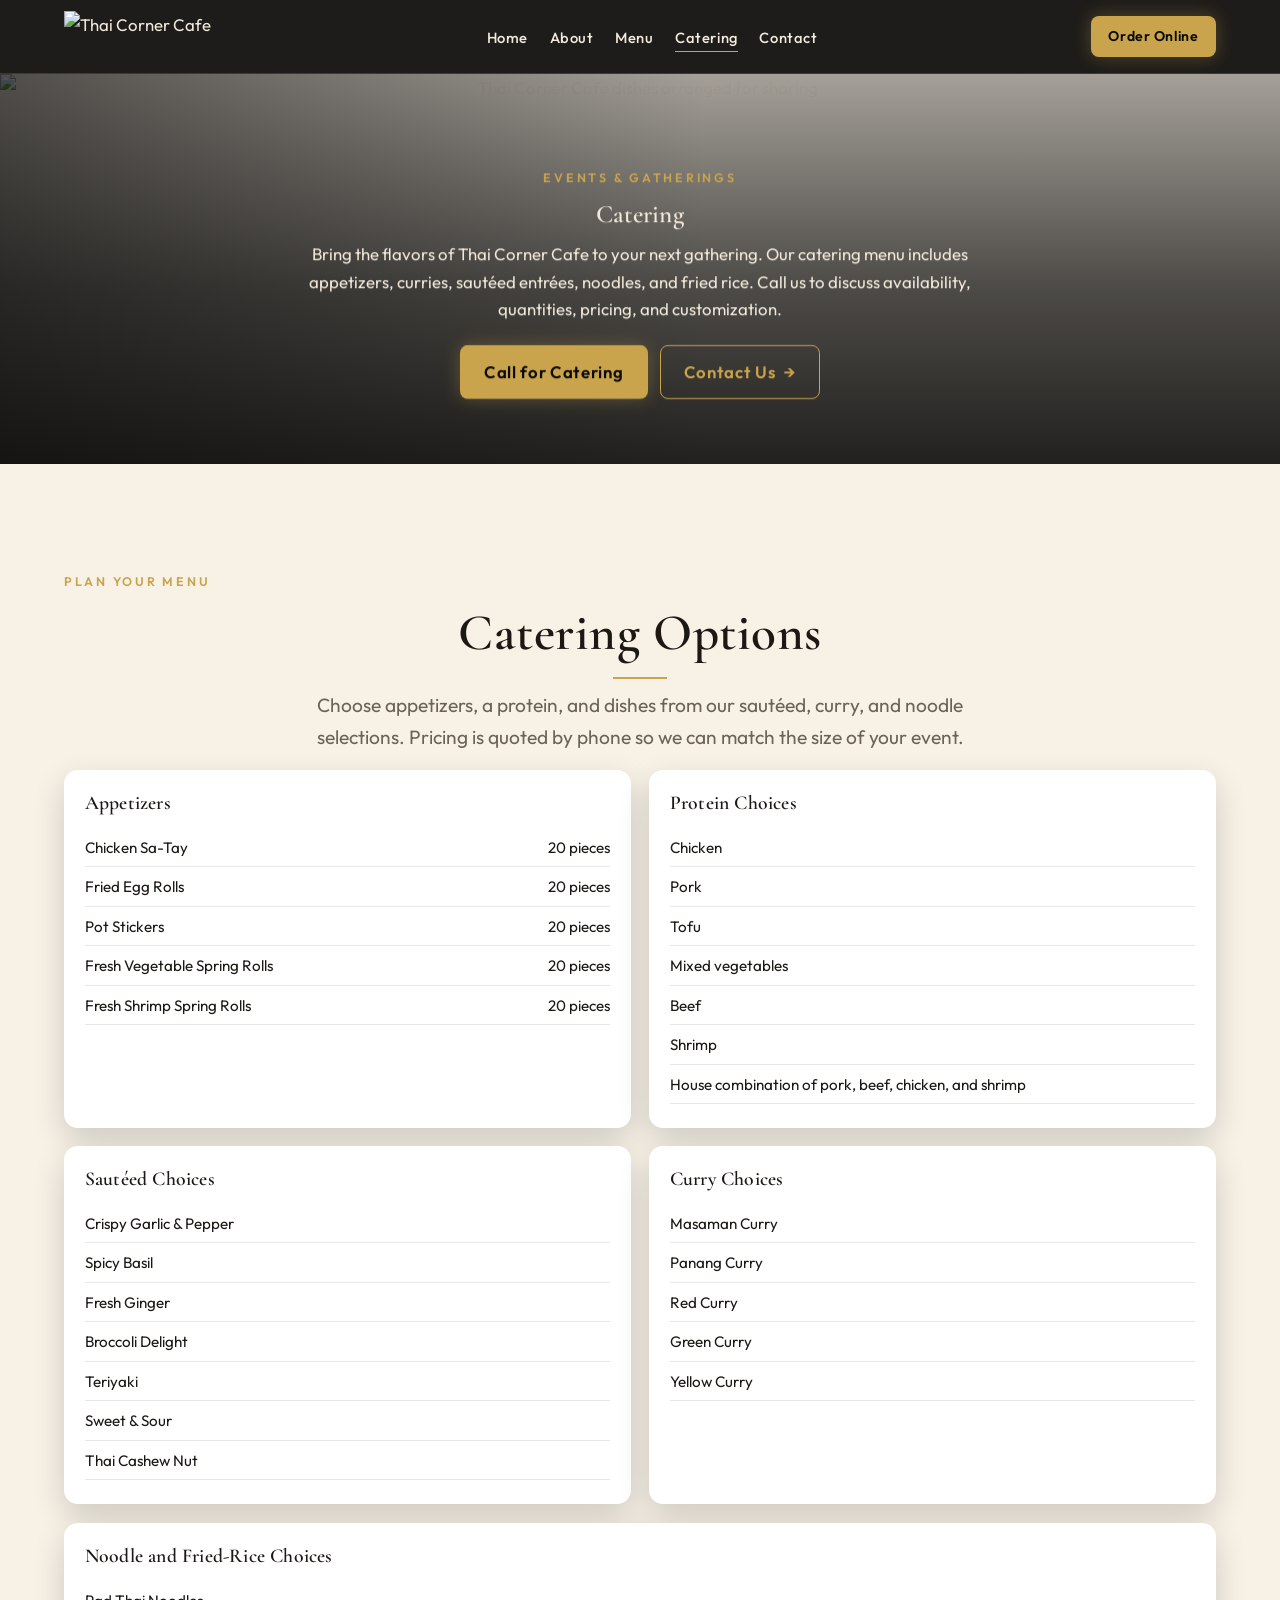
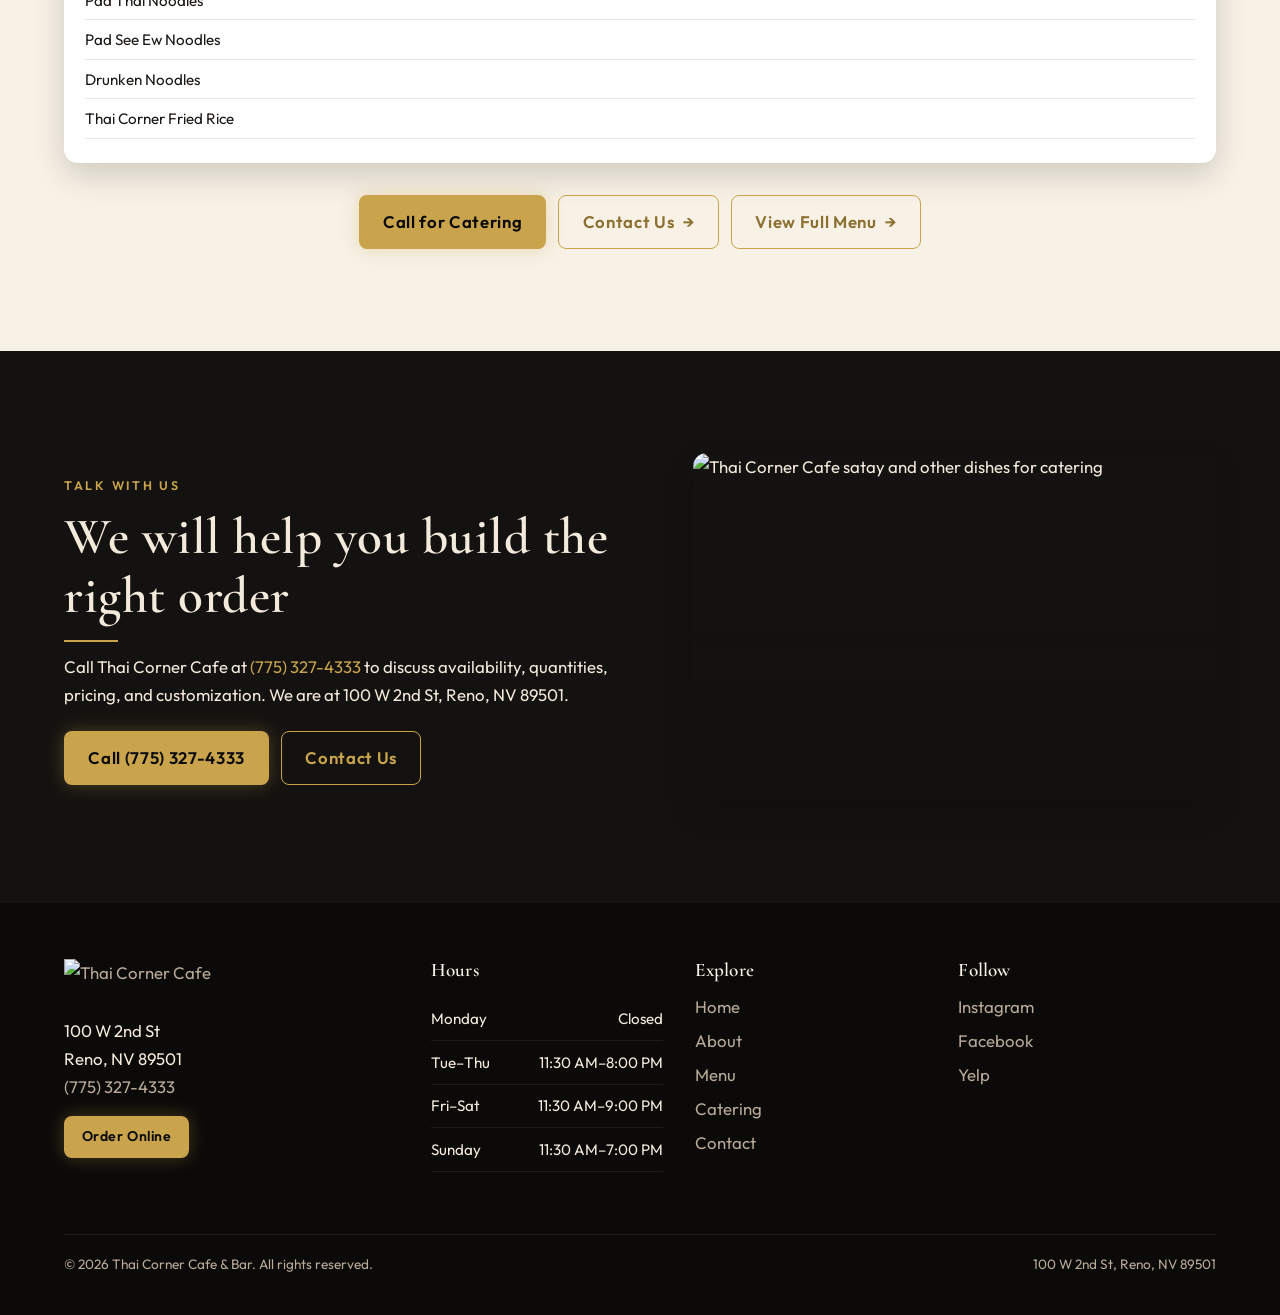
==== catering.html @ 2cc77daf "Add files via upload" ====
<!DOCTYPE html>
<html lang="en">
<head>
  <meta charset="utf-8">
  <meta name="viewport" content="width=device-width, initial-scale=1">
  <title>Catering | Thai Corner Cafe &amp; Bar | Downtown Reno</title>
  <meta name="description" content="Cater Thai Corner Cafe for your next event in Reno. Appetizers, curries, sautéed entrées, noodles, and fried rice. Call (775) 327-4333 to plan quantities and customization.">
  <meta name="theme-color" content="#141210">
  <link rel="canonical" href="https://www.thaicornercafe.net/catering.html">
  <link rel="icon" href="images/favicon.svg" type="image/svg+xml">
  <link rel="apple-touch-icon" href="images/favicon.svg">

  <meta property="og:type" content="website">
  <meta property="og:title" content="Catering | Thai Corner Cafe &amp; Bar">
  <meta property="og:description" content="Bring Thai Corner Cafe to your next gathering. Appetizers, curries, sautéed dishes, noodles, and fried rice.">
  <meta property="og:url" content="https://www.thaicornercafe.net/catering.html">
  <meta property="og:image" content="images/catering-background.jpg">
  <meta property="og:locale" content="en_US">
  <meta name="twitter:card" content="summary_large_image">
  <meta name="twitter:title" content="Catering | Thai Corner Cafe &amp; Bar">
  <meta name="twitter:description" content="Thai catering in downtown Reno. Call (775) 327-4333 to discuss your event.">
  <meta name="twitter:image" content="images/catering-background.jpg">

  <link rel="preconnect" href="https://fonts.googleapis.com">
  <link rel="preconnect" href="https://fonts.gstatic.com" crossorigin>
  <link href="https://fonts.googleapis.com/css2?family=Cormorant+Garamond:ital,wght@0,500;0,600;0,700;1,500&family=Outfit:wght@300;400;500;600;700&display=swap" rel="stylesheet">
  <link rel="stylesheet" href="styles.css">

  <script type="application/ld+json">
  {
    "@context": "https://schema.org",
    "@type": "Restaurant",
    "name": "Thai Corner Cafe & Bar",
    "image": "images/hero-thai-food.jpg",
    "url": "https://www.thaicornercafe.net/",
    "telephone": "+17753274333",
    "servesCuisine": "Thai",
    "priceRange": "$$",
    "address": {
      "@type": "PostalAddress",
      "streetAddress": "100 W 2nd St",
      "addressLocality": "Reno",
      "addressRegion": "NV",
      "postalCode": "89501",
      "addressCountry": "US"
    },
    "hasMenu": "https://www.thaicornercafe.net/menu.html",
    "openingHoursSpecification": [
      { "@type": "OpeningHoursSpecification", "dayOfWeek": ["Tuesday", "Wednesday", "Thursday"], "opens": "11:30", "closes": "20:00" },
      { "@type": "OpeningHoursSpecification", "dayOfWeek": ["Friday", "Saturday"], "opens": "11:30", "closes": "21:00" },
      { "@type": "OpeningHoursSpecification", "dayOfWeek": "Sunday", "opens": "11:30", "closes": "19:00" }
    ],
    "sameAs": [
      "https://www.instagram.com/thaicornercafe/",
      "https://www.facebook.com/thaicornercafe",
      "https://www.yelp.com/biz/thai-corner-cafe-reno-2"
    ]
  }
  </script>
</head>
<body>
  <a class="skip-link" href="#main">Skip to content</a>

  <header class="site-header">
    <div class="container header-inner">
      <a class="logo" href="index.html">
        <img src="images/thai-corner-logo.png" alt="Thai Corner Cafe" width="1334" height="464">
      </a>
      <button class="nav-toggle" type="button" aria-expanded="false" aria-controls="primary-nav" aria-label="Open menu">
        <span class="nav-toggle-bars" aria-hidden="true"><span></span></span>
      </button>
      <nav id="primary-nav" class="primary-nav" aria-label="Primary">
        <ul class="nav-list">
          <li><a href="index.html">Home</a></li>
          <li><a href="index.html#about">About</a></li>
          <li><a href="menu.html">Menu</a></li>
          <li><a href="catering.html" aria-current="page">Catering</a></li>
          <li><a href="contact.html">Contact</a></li>
        </ul>
        <a class="btn btn-primary btn-sm mobile-order" href="https://olo.edgeservpos.com/thaicornercafe/" target="_blank" rel="noopener noreferrer">Order Online</a>
      </nav>
      <a class="btn btn-primary btn-sm header-cta" href="https://olo.edgeservpos.com/thaicornercafe/" target="_blank" rel="noopener noreferrer">Order Online</a>
    </div>
  </header>
  <div class="nav-backdrop"></div>

  <main id="main">
    <section class="page-hero">
      <!-- Original Wix food-spread photograph -->
      <div class="page-hero-media">
        <picture>
          <source srcset="images/catering-background.webp" type="image/webp">
          <img src="images/catering-background.jpg" alt="Thai Corner Cafe dishes arranged for sharing" width="2200" height="1462" fetchpriority="high">
        </picture>
      </div>
      <div class="page-hero-overlay"></div>
      <div class="page-hero-content reveal-up">
        <p class="kicker">Events &amp; gatherings</p>
        <h1>Catering</h1>
        <p>Bring the flavors of Thai Corner Cafe to your next gathering. Our catering menu includes appetizers, curries, sautéed entrées, noodles, and fried rice. Call us to discuss availability, quantities, pricing, and customization.</p>
        <div class="btn-row center-row">
          <a class="btn btn-primary" href="tel:+17753274333">Call for Catering</a>
          <a class="btn btn-secondary" href="contact.html">Contact Us <span class="arrow" aria-hidden="true">→</span></a>
        </div>
      </div>
    </section>

    <section class="section section-ivory">
      <div class="container">
        <p class="kicker center-copy">Plan your menu</p>
        <h2 class="section-heading centered">Catering Options</h2>
        <p class="lede center-copy">Choose appetizers, a protein, and dishes from our sautéed, curry, and noodle selections. Pricing is quoted by phone so we can match the size of your event.</p>
        <div class="option-grid" data-stagger>
          <article class="option-card reveal-up">
            <h3>Appetizers</h3>
            <ul>
              <li><span>Chicken Sa-Tay</span><span>20 pieces</span></li>
              <li><span>Fried Egg Rolls</span><span>20 pieces</span></li>
              <li><span>Pot Stickers</span><span>20 pieces</span></li>
              <li><span>Fresh Vegetable Spring Rolls</span><span>20 pieces</span></li>
              <li><span>Fresh Shrimp Spring Rolls</span><span>20 pieces</span></li>
            </ul>
          </article>
          <article class="option-card reveal-up">
            <h3>Protein Choices</h3>
            <ul>
              <li><span>Chicken</span></li>
              <li><span>Pork</span></li>
              <li><span>Tofu</span></li>
              <li><span>Mixed vegetables</span></li>
              <li><span>Beef</span></li>
              <li><span>Shrimp</span></li>
              <li><span>House combination of pork, beef, chicken, and shrimp</span></li>
            </ul>
          </article>
          <article class="option-card reveal-up">
            <h3>Sautéed Choices</h3>
            <ul>
              <li>Crispy Garlic &amp; Pepper</li>
              <li>Spicy Basil</li>
              <li>Fresh Ginger</li>
              <li>Broccoli Delight</li>
              <li>Teriyaki</li>
              <li>Sweet &amp; Sour</li>
              <li>Thai Cashew Nut</li>
            </ul>
          </article>
          <article class="option-card reveal-up">
            <h3>Curry Choices</h3>
            <ul>
              <li>Masaman Curry</li>
              <li>Panang Curry</li>
              <li>Red Curry</li>
              <li>Green Curry</li>
              <li>Yellow Curry</li>
            </ul>
          </article>
          <article class="option-card full reveal-up">
            <h3>Noodle and Fried-Rice Choices</h3>
            <ul>
              <li>Pad Thai Noodles</li>
              <li>Pad See Ew Noodles</li>
              <li>Drunken Noodles</li>
              <li>Thai Corner Fried Rice</li>
            </ul>
          </article>
        </div>
        <div class="btn-row center-row spaced">
          <a class="btn btn-primary" href="tel:+17753274333">Call for Catering</a>
          <a class="btn btn-secondary btn-on-light" href="contact.html">Contact Us <span class="arrow" aria-hidden="true">→</span></a>
          <a class="btn btn-secondary btn-on-light" href="https://webmenu.edgeservpos.com/thaicornercafe/" target="_blank" rel="noopener noreferrer">View Full Menu <span class="arrow" aria-hidden="true">→</span></a>
        </div>
      </div>
    </section>

    <section class="section section-dark pattern-overlay">
      <div class="container split">
        <div class="reveal-left">
          <p class="kicker">Talk with us</p>
          <h2 class="section-heading wide">We will help you build the right order</h2>
          <p>Call Thai Corner Cafe at <a href="tel:+17753274333">(775) 327-4333</a> to discuss availability, quantities, pricing, and customization. We are at 100 W 2nd St, Reno, NV 89501.</p>
          <div class="btn-row">
            <a class="btn btn-primary" href="tel:+17753274333">Call (775) 327-4333</a>
            <a class="btn btn-secondary" href="contact.html">Contact Us</a>
          </div>
        </div>
        <div class="media reveal-right">
          <!-- Original Wix table spread, including satay -->
          <picture>
            <source srcset="images/hero-thai-food.webp" type="image/webp">
            <img src="images/hero-thai-food.jpg" alt="Thai Corner Cafe satay and other dishes for catering" width="2200" height="1462" loading="lazy">
          </picture>
        </div>
      </div>
    </section>
  </main>

  <footer class="site-footer pattern-overlay">
    <div class="container footer-grid">
      <div>
        <a class="logo" href="index.html">
          <img src="images/thai-corner-logo.png" alt="Thai Corner Cafe" width="1334" height="464">
        </a>
        <p>100 W 2nd St<br>Reno, NV 89501<br><a href="tel:+17753274333">(775) 327-4333</a></p>
        <a class="btn btn-primary btn-sm" href="https://olo.edgeservpos.com/thaicornercafe/" target="_blank" rel="noopener noreferrer">Order Online</a>
      </div>
      <div>
        <h3>Hours</h3>
        <ul class="hours-list">
          <li><span>Monday</span> <span>Closed</span></li>
          <li><span>Tue–Thu</span> <span>11:30 AM–8:00 PM</span></li>
          <li><span>Fri–Sat</span> <span>11:30 AM–9:00 PM</span></li>
          <li><span>Sunday</span> <span>11:30 AM–7:00 PM</span></li>
        </ul>
      </div>
      <div>
        <h3>Explore</h3>
        <ul class="footer-nav">
          <li><a href="index.html">Home</a></li>
          <li><a href="index.html#about">About</a></li>
          <li><a href="menu.html">Menu</a></li>
          <li><a href="catering.html">Catering</a></li>
          <li><a href="contact.html">Contact</a></li>
        </ul>
      </div>
      <div>
        <h3>Follow</h3>
        <ul class="footer-nav">
          <li><a href="https://www.instagram.com/thaicornercafe/" target="_blank" rel="noopener noreferrer">Instagram</a></li>
          <li><a href="https://www.facebook.com/thaicornercafe" target="_blank" rel="noopener noreferrer">Facebook</a></li>
          <li><a href="https://www.yelp.com/biz/thai-corner-cafe-reno-2" target="_blank" rel="noopener noreferrer">Yelp</a></li>
        </ul>
      </div>
    </div>
    <div class="container footer-bottom">
      <p>© <span data-year></span> Thai Corner Cafe &amp; Bar. All rights reserved.</p>
      <p>100 W 2nd St, Reno, NV 89501</p>
    </div>
  </footer>

  <button class="back-to-top" type="button" aria-label="Back to top">↑</button>
  <script src="script.js"></script>
</body>
</html>
---- styles.css ----
/* ==========================================================================
   Thai Corner Cafe & Bar — Design system
   Change colors, fonts, spacing, and radius here.
   ========================================================================== */

:root {
  --color-void: #0b0a09;
  --color-charcoal: #141210;
  --color-charcoal-soft: #1c1916;
  --color-charcoal-lift: #241f1b;
  --color-ivory: #f7f1e6;
  --color-cream: #efe6d6;
  --color-cream-deep: #e4d8c4;
  --color-gold: #c9a44c;
  --color-gold-bright: #e0bf6a;
  --color-gold-dim: #8c7030;
  --color-burgundy: #6e2b32;
  --color-burgundy-deep: #4a1d23;
  --color-text-dark: #1c1814;
  --color-text-muted: #6b6258;
  --color-text-on-dark: #f3eadc;
  --color-text-muted-dark: #b7aa98;
  --color-border-dark: rgba(201, 164, 76, 0.22);
  --color-border-light: rgba(28, 24, 20, 0.1);

  --font-serif: "Cormorant Garamond", "Palatino Linotype", Palatino,
    "Times New Roman", serif;
  --font-sans: "Outfit", "Segoe UI", Helvetica, Arial, sans-serif;

  --fs-xs: 0.78rem;
  --fs-sm: 0.9rem;
  --fs-body: 1.05rem;
  --fs-lead: 1.2rem;
  --fs-h1: clamp(2.6rem, 6vw, 4.6rem);
  --fs-h2: clamp(2rem, 4vw, 3.25rem);
  --fs-h3: clamp(1.35rem, 2vw, 1.7rem);

  --space-xs: 0.5rem;
  --space-sm: 0.85rem;
  --space-md: 1.25rem;
  --space-lg: 2rem;
  --space-xl: 3.25rem;
  --space-section: clamp(4.5rem, 8vw, 7.5rem);

  --radius-sm: 8px;
  --radius-md: 14px;
  --radius-lg: 22px;
  --radius-pill: 999px;

  --shadow-soft: 0 12px 32px rgba(0, 0, 0, 0.16);
  --shadow-lift: 0 16px 40px rgba(0, 0, 0, 0.22);
  --shadow-gold: 0 0 30px rgba(201, 164, 76, 0.58);

  --header-h: 4.65rem;
  --container: 72rem;
  --container-wide: 82rem;
  --ease: cubic-bezier(0.22, 1, 0.36, 1);
  --transition: 0.35s var(--ease);
}

/* --------------------------------------------------------------------------
   Base
   -------------------------------------------------------------------------- */

*,
*::before,
*::after {
  box-sizing: border-box;
}

html {
  scroll-behavior: smooth;
  scroll-padding-top: calc(var(--header-h) + 0.75rem);
}

html,
body {
  margin: 0;
  padding: 0;
  max-width: 100%;
  overflow-x: hidden;
}

body {
  font-family: var(--font-sans);
  font-size: var(--fs-body);
  line-height: 1.65;
  color: var(--color-text-dark);
  background: var(--color-ivory);
  min-height: 100vh;
  overflow-wrap: break-word;
}

img,
svg,
iframe {
  max-width: 100%;
  display: block;
}

img {
  height: auto;
}

a {
  color: inherit;
  text-decoration: none;
}

button,
input,
select,
textarea {
  font: inherit;
}

h1,
h2,
h3,
h4 {
  font-family: var(--font-serif);
  font-weight: 600;
  line-height: 1.15;
  letter-spacing: 0.01em;
  margin: 0 0 0.7rem;
}

p {
  margin: 0 0 1rem;
}

ul,
ol {
  margin: 0;
  padding: 0;
}

:focus-visible {
  outline: 2px solid var(--color-gold);
  outline-offset: 3px;
}

.skip-link {
  position: absolute;
  left: 1rem;
  top: -4rem;
  z-index: 2000;
  background: var(--color-gold);
  color: var(--color-void);
  padding: 0.65rem 1rem;
  border-radius: var(--radius-sm);
  font-weight: 600;
}

.skip-link:focus {
  top: 1rem;
}

.container {
  width: min(100% - 2rem, var(--container));
  margin-inline: auto;
}

.container-wide {
  width: min(100% - 2rem, var(--container-wide));
  margin-inline: auto;
}

.section {
  padding: var(--space-section) 0;
  position: relative;
}

.section-dark {
  background: var(--color-charcoal);
  color: var(--color-text-on-dark);
}

.section-ivory {
  background: var(--color-ivory);
  color: var(--color-text-dark);
}

.section-cream {
  background: var(--color-cream);
  color: var(--color-text-dark);
}

.pattern-overlay::before {
  content: "";
  position: absolute;
  inset: 0;
  background-image: url("images/thai-pattern.svg");
  background-size: 220px;
  opacity: 0.045;
  pointer-events: none;
}

.kicker {
  display: inline-block;
  font-family: var(--font-sans);
  font-size: var(--fs-xs);
  font-weight: 600;
  letter-spacing: 0.22em;
  text-transform: uppercase;
  color: var(--color-gold);
  margin-bottom: 0.7rem;
}

.section-heading {
  font-size: var(--fs-h2);
  max-width: 18ch;
}

.section-heading.wide {
  max-width: 24ch;
}

.section-heading::after {
  content: "";
  display: block;
  width: 3.4rem;
  height: 2px;
  background: var(--color-gold);
  margin-top: 0.9rem;
}

.section-heading.centered {
  text-align: center;
  margin-inline: auto;
  max-width: 22ch;
}

.section-heading.centered.wide {
  max-width: 28ch;
}

.section-heading.centered::after {
  margin-inline: auto;
}

.lede {
  font-size: var(--fs-lead);
  color: var(--color-text-muted);
  max-width: 42rem;
}

.section-dark .lede,
.section-dark .muted {
  color: var(--color-text-muted-dark);
}

.muted {
  color: var(--color-text-muted);
}

.center-copy {
  text-align: center;
  margin-inline: auto;
}

/* --------------------------------------------------------------------------
   Header & navigation
   -------------------------------------------------------------------------- */

.site-header {
  position: sticky;
  top: 0;
  z-index: 1000;
  height: var(--header-h);
  background: rgba(11, 10, 9, 0.92);
  color: var(--color-text-on-dark);
  backdrop-filter: blur(16px);
  border-bottom: 1px solid var(--color-border-dark);
  transform: translateY(0);
  transition:
    transform 0.4s var(--ease),
    background 0.3s ease;
}

.site-header.is-hidden {
  transform: translateY(-100%);
}

.site-header.nav-open,
.site-header.is-hidden.nav-open {
  transform: none;
}

.header-inner {
  height: 100%;
  display: flex;
  align-items: center;
  justify-content: space-between;
  gap: 1rem;
}

.logo {
  display: flex;
  align-items: center;
  flex-shrink: 1;
  min-width: 0;
  max-width: min(250px, 56vw);
}

.logo img {
  width: auto;
  height: 52px;
  max-width: 100%;
  object-fit: contain;
  object-position: left center;
}

.site-footer .logo img {
  height: 58px;
}

.media picture,
.hero-media picture,
.page-hero-media picture,
.band-media picture {
  display: contents;
}

.about-photos {
  display: grid;
  grid-template-columns: 1fr 1fr;
  gap: 0.8rem;
}

.about-photos .media {
  aspect-ratio: 2 / 3;
  min-height: 18rem;
}

.logo-text {
  display: flex;
  flex-direction: column;
  line-height: 1.05;
}

.logo-name {
  font-family: var(--font-serif);
  font-size: 1.28rem;
  font-weight: 600;
  letter-spacing: 0.04em;
  color: var(--color-ivory);
}

.logo-sub {
  font-size: 0.68rem;
  letter-spacing: 0.22em;
  text-transform: uppercase;
  color: var(--color-gold);
}

.nav-toggle {
  display: none;
  width: 46px;
  height: 46px;
  border: 1px solid var(--color-border-dark);
  background: transparent;
  border-radius: var(--radius-sm);
  align-items: center;
  justify-content: center;
  cursor: pointer;
  color: var(--color-ivory);
}

.nav-toggle-bars {
  position: relative;
  width: 18px;
  height: 12px;
}

.nav-toggle-bars span,
.nav-toggle-bars::before,
.nav-toggle-bars::after {
  position: absolute;
  left: 0;
  width: 18px;
  height: 1.5px;
  background: currentColor;
  transition:
    transform 0.3s var(--ease),
    opacity 0.2s ease,
    top 0.3s var(--ease);
}

.nav-toggle-bars span {
  top: 5.25px;
}

.nav-toggle-bars::before,
.nav-toggle-bars::after {
  content: "";
}

.nav-toggle-bars::before {
  top: 0;
}

.nav-toggle-bars::after {
  top: 10.5px;
}

.nav-toggle[aria-expanded="true"] .nav-toggle-bars span {
  opacity: 0;
}

.nav-toggle[aria-expanded="true"] .nav-toggle-bars::before {
  top: 5.25px;
  transform: rotate(45deg);
}

.nav-toggle[aria-expanded="true"] .nav-toggle-bars::after {
  top: 5.25px;
  transform: rotate(-45deg);
}

.nav-backdrop {
  display: none;
}

.primary-nav {
  display: flex;
  align-items: center;
  gap: 1.6rem;
}

.nav-list {
  display: flex;
  align-items: center;
  gap: 0.2rem 1.35rem;
  list-style: none;
}

.nav-list a {
  font-size: 0.92rem;
  font-weight: 500;
  letter-spacing: 0.04em;
  color: var(--color-text-on-dark);
  padding: 0.3rem 0;
  position: relative;
}

.nav-list a::after {
  content: "";
  position: absolute;
  left: 0;
  bottom: 0;
  width: 100%;
  height: 1px;
  background: var(--color-gold);
  transform: scaleX(0);
  transform-origin: left;
  transition: transform 0.3s var(--ease);
}

.nav-list a:hover::after,
.nav-list a[aria-current="page"]::after {
  transform: scaleX(1);
}

.header-cta {
  flex-shrink: 0;
}

/* --------------------------------------------------------------------------
   Buttons
   -------------------------------------------------------------------------- */

.btn {
  display: inline-flex;
  align-items: center;
  justify-content: center;
  gap: 0.55rem;
  min-height: 3rem;
  padding: 0.75rem 1.45rem;
  border-radius: var(--radius-sm);
  border: 1px solid transparent;
  font-weight: 600;
  letter-spacing: 0.04em;
  cursor: pointer;
  text-align: center;
  transition:
    transform 0.28s var(--ease),
    box-shadow 0.28s var(--ease),
    background 0.28s ease,
    color 0.28s ease,
    border-color 0.28s ease;
  position: relative;
  overflow: hidden;
}

.btn .arrow {
  display: inline-block;
  transition: transform 0.3s var(--ease);
}

.btn-primary {
  background: var(--color-gold);
  color: var(--color-void);
  box-shadow: 0 0 18px rgba(201, 164, 76, 0.32);
}

.btn-primary::after {
  content: "";
  position: absolute;
  top: 0;
  left: -130%;
  width: 55%;
  height: 100%;
  background: linear-gradient(
    120deg,
    transparent,
    rgba(255, 255, 255, 0.38),
    transparent
  );
  transform: skewX(-18deg);
  transition: left 0.65s var(--ease);
  pointer-events: none;
}

.btn-primary:hover {
  transform: translateY(-3px);
  box-shadow: var(--shadow-gold);
  background: var(--color-gold-bright);
}

.btn-primary:hover::after {
  left: 140%;
}

.btn-primary:active {
  transform: translateY(0);
  box-shadow: 0 0 14px rgba(201, 164, 76, 0.45);
}

.btn-secondary {
  background: transparent;
  color: var(--color-gold);
  border-color: var(--color-gold);
}

.btn-secondary:hover {
  background: var(--color-gold);
  color: var(--color-void);
}

.btn-secondary:hover .arrow {
  transform: translateX(5px);
}

.btn-secondary:active {
  transform: translateY(1px);
}

.btn-on-light.btn-secondary {
  color: var(--color-gold-dim);
}

.btn-on-light.btn-secondary:hover {
  color: var(--color-void);
}

.btn-row {
  display: flex;
  flex-wrap: wrap;
  gap: 0.75rem;
  margin-top: 1.4rem;
}

.btn-row.center-row {
  justify-content: center;
}

.btn-row.spaced {
  margin-top: 2rem;
}

.section-compact {
  padding-top: 2.5rem !important;
}

.hours-card a:not(.btn),
.contact-card a:not(.btn),
.section-dark a:not(.btn) {
  color: var(--color-gold);
}

.btn-sm {
  min-height: 2.55rem;
  padding: 0.5rem 1.05rem;
  font-size: 0.88rem;
}

/* --------------------------------------------------------------------------
   Media / image hover
   -------------------------------------------------------------------------- */

.media {
  position: relative;
  overflow: hidden;
  border-radius: var(--radius-md);
  isolation: isolate;
  box-shadow: var(--shadow-soft);
}

.media img {
  width: 100%;
  height: 100%;
  object-fit: cover;
  transition:
    transform 0.7s var(--ease),
    filter 0.7s ease;
}

.media::after {
  content: "";
  position: absolute;
  inset: 0;
  border: 1px solid transparent;
  background: linear-gradient(
    180deg,
    transparent 50%,
    rgba(11, 10, 9, 0.18) 100%
  );
  box-shadow: inset 0 0 0 1px rgba(201, 164, 76, 0);
  transition:
    background 0.45s ease,
    box-shadow 0.45s ease;
  pointer-events: none;
  border-radius: inherit;
}

.media:hover img,
.media:focus-within img {
  transform: scale(1.06);
  filter: brightness(1.08) contrast(1.05);
}

.media:hover::after,
.media:focus-within::after {
  background: rgba(201, 164, 76, 0.12);
  box-shadow: inset 0 0 0 1px rgba(201, 164, 76, 0.5);
}

/* --------------------------------------------------------------------------
   Hero
   -------------------------------------------------------------------------- */

.hero {
  position: relative;
  min-height: min(92vh, 52rem);
  display: grid;
  place-items: end stretch;
  color: var(--color-text-on-dark);
}

.hero-media,
.page-hero-media,
.band-media {
  position: absolute;
  inset: 0;
}

.hero-media img,
.page-hero-media img,
.band-media img {
  width: 100%;
  height: 100%;
  object-fit: cover;
}

.hero-overlay,
.page-hero-overlay,
.band-overlay {
  position: absolute;
  inset: 0;
  background:
    linear-gradient(
      180deg,
      rgba(11, 10, 9, 0.35) 0%,
      rgba(11, 10, 9, 0.72) 55%,
      rgba(11, 10, 9, 0.9) 100%
    ),
    linear-gradient(90deg, rgba(11, 10, 9, 0.55), transparent 55%);
}

.hero-content {
  position: relative;
  z-index: 1;
  width: min(100% - 2rem, var(--container));
  margin: 0 auto 4.5rem;
  max-width: 42rem;
}

.hero h1 {
  font-size: var(--fs-h1);
  margin-bottom: 0.35rem;
}

.hero-tagline {
  font-family: var(--font-serif);
  font-style: italic;
  font-size: clamp(1.2rem, 2.4vw, 1.7rem);
  color: var(--color-gold-bright);
  margin-bottom: 1rem;
}

.hero-bar {
  position: relative;
  z-index: 1;
  background: rgba(20, 18, 16, 0.94);
  border-top: 1px solid var(--color-border-dark);
}

.hero-bar-inner {
  display: grid;
  grid-template-columns: repeat(3, 1fr);
  gap: 1rem;
  padding: 1rem 0;
}

.hero-bar p,
.hero-bar a {
  margin: 0;
  font-size: var(--fs-sm);
  color: var(--color-text-muted-dark);
}

.hero-bar a:hover {
  color: var(--color-gold);
}

.hero-bar strong {
  display: block;
  color: var(--color-gold);
  font-size: var(--fs-xs);
  letter-spacing: 0.16em;
  text-transform: uppercase;
  margin-bottom: 0.2rem;
}

.page-hero {
  position: relative;
  min-height: 22rem;
  display: grid;
  place-items: center;
  color: var(--color-text-on-dark);
  text-align: center;
}

.page-hero-content {
  position: relative;
  z-index: 1;
  width: min(100% - 2rem, 46rem);
  padding: 5.5rem 0 4rem;
}

/* --------------------------------------------------------------------------
   About
   -------------------------------------------------------------------------- */

.split {
  display: grid;
  grid-template-columns: 1.05fr 0.95fr;
  gap: clamp(1.5rem, 4vw, 3.5rem);
  align-items: center;
}

.split.reverse {
  grid-template-columns: 0.95fr 1.05fr;
}

.feature-list {
  display: grid;
  grid-template-columns: 1fr 1fr;
  gap: 0.9rem;
  list-style: none;
  margin: 1.4rem 0 0;
}

.feature-list li {
  background: rgba(255, 255, 255, 0.55);
  border: 1px solid var(--color-border-light);
  border-radius: var(--radius-sm);
  padding: 0.85rem 0.95rem;
  font-size: var(--fs-sm);
  font-weight: 500;
}

.feature-list span {
  display: block;
  color: var(--color-gold-dim);
  font-size: 0.72rem;
  letter-spacing: 0.12em;
  text-transform: uppercase;
  margin-bottom: 0.2rem;
}

/* --------------------------------------------------------------------------
   Cards & grids
   -------------------------------------------------------------------------- */

.card-grid {
  display: grid;
  grid-template-columns: repeat(3, 1fr);
  gap: 1.25rem;
}

.dish-card,
.category-card,
.option-card,
.social-card {
  background: #fff;
  border-radius: var(--radius-md);
  overflow: hidden;
  box-shadow: var(--shadow-soft);
  display: flex;
  flex-direction: column;
  min-width: 0;
}

.section-dark .dish-card,
.section-dark .category-card,
.section-dark .option-card {
  background: var(--color-charcoal-lift);
  color: var(--color-text-on-dark);
}

.dish-card .media,
.category-card .media,
.social-card .media {
  aspect-ratio: 4 / 3;
  border-radius: 0;
  box-shadow: none;
}

.card-body {
  padding: 1.15rem 1.2rem 1.3rem;
  display: flex;
  flex-direction: column;
  gap: 0.35rem;
  flex: 1;
}

.card-body h3 {
  font-size: 1.45rem;
  margin: 0;
}

.price {
  color: var(--color-gold-dim);
  font-weight: 600;
  font-size: 0.95rem;
}

.section-dark .price {
  color: var(--color-gold);
}

.card-body p {
  margin: 0;
  color: var(--color-text-muted);
  font-size: 0.95rem;
}

.section-dark .card-body p {
  color: var(--color-text-muted-dark);
}

.category-card {
  position: relative;
}

.category-card .card-body {
  position: absolute;
  inset: auto 0 0;
  background: linear-gradient(transparent, rgba(11, 10, 9, 0.88));
  color: var(--color-ivory);
  padding: 2.5rem 1.15rem 1.15rem;
}

.category-card .card-body p,
.category-card .card-body h3 {
  color: var(--color-ivory);
}

.category-card .media {
  aspect-ratio: 3 / 4;
  min-height: 18rem;
}

/* --------------------------------------------------------------------------
   Catering band
   -------------------------------------------------------------------------- */

.promo-band {
  position: relative;
  min-height: 28rem;
  display: grid;
  place-items: center;
  color: var(--color-text-on-dark);
  text-align: center;
}

.promo-band-content {
  position: relative;
  z-index: 1;
  width: min(100% - 2rem, 42rem);
  padding: 5rem 0;
}

/* --------------------------------------------------------------------------
   Gallery
   -------------------------------------------------------------------------- */

.gallery {
  display: grid;
  grid-template-columns: repeat(4, 1fr);
  grid-auto-rows: 11rem;
  gap: 0.9rem;
}

.gallery-item {
  position: relative;
  min-width: 0;
}

.gallery-item .media {
  height: 100%;
}

.gallery-item.wide {
  grid-column: span 2;
}

.gallery-item.tall {
  grid-row: span 2;
}

.gallery-caption {
  position: absolute;
  left: 0.85rem;
  bottom: 0.75rem;
  z-index: 2;
  color: var(--color-ivory);
  font-size: 0.82rem;
  letter-spacing: 0.08em;
  text-transform: uppercase;
  text-shadow: 0 1px 8px rgba(0, 0, 0, 0.6);
  pointer-events: none;
}

/* --------------------------------------------------------------------------
   Location / hours / map
   -------------------------------------------------------------------------- */

.info-grid {
  display: grid;
  grid-template-columns: 0.9fr 1.1fr;
  gap: 1.5rem;
  align-items: stretch;
}

.hours-card,
.contact-card {
  background: var(--color-charcoal-soft);
  color: var(--color-text-on-dark);
  border-radius: var(--radius-md);
  padding: 1.8rem 1.6rem;
  box-shadow: var(--shadow-soft);
}

.hours-list {
  list-style: none;
  margin: 1rem 0 1.4rem;
}

.hours-list li {
  display: flex;
  justify-content: space-between;
  gap: 1rem;
  padding: 0.55rem 0;
  border-bottom: 1px solid rgba(255, 255, 255, 0.08);
  font-size: 0.95rem;
}

.map-frame {
  border: 0;
  width: 100%;
  height: 100%;
  min-height: 22rem;
  border-radius: var(--radius-md);
  box-shadow: var(--shadow-soft);
  filter: grayscale(0.15) contrast(1.05);
}

/* --------------------------------------------------------------------------
   Social
   -------------------------------------------------------------------------- */

.social-links {
  display: flex;
  flex-wrap: wrap;
  gap: 0.7rem;
  list-style: none;
  margin: 1rem 0 0;
}

.social-links.center-row {
  justify-content: center;
}

.social-links a {
  display: inline-flex;
  align-items: center;
  gap: 0.45rem;
  border: 1px solid var(--color-border-dark);
  border-radius: var(--radius-pill);
  padding: 0.45rem 0.9rem;
  font-size: 0.88rem;
  color: var(--color-gold);
}

.social-links a:hover {
  background: var(--color-gold);
  color: var(--color-void);
}

.social-grid {
  display: grid;
  grid-template-columns: repeat(4, 1fr);
  gap: 0.8rem;
  margin-top: 1.75rem;
}

.social-grid .media {
  aspect-ratio: 1;
  border-radius: var(--radius-md);
}

/* --------------------------------------------------------------------------
   Menu page
   -------------------------------------------------------------------------- */

.menu-note,
.spice-legend,
.price-key {
  background: rgba(110, 43, 50, 0.07);
  border-left: 3px solid var(--color-burgundy);
  border-radius: 0 var(--radius-sm) var(--radius-sm) 0;
  padding: 0.95rem 1.1rem;
  margin: 1.1rem 0;
  font-size: 0.95rem;
}

.spice-legend {
  background: rgba(201, 164, 76, 0.12);
  border-left-color: var(--color-gold);
}

.menu-nav-wrap {
  position: sticky;
  top: var(--header-h);
  z-index: 50;
  background: rgba(247, 241, 230, 0.94);
  backdrop-filter: blur(12px);
  border-bottom: 1px solid var(--color-border-light);
}

.menu-nav {
  display: flex;
  gap: 0.45rem;
  overflow-x: auto;
  padding: 0.7rem 0;
  scrollbar-width: thin;
  -webkit-overflow-scrolling: touch;
}

.menu-nav a {
  flex: 0 0 auto;
  padding: 0.45rem 0.85rem;
  border-radius: var(--radius-pill);
  border: 1px solid transparent;
  font-size: 0.86rem;
  font-weight: 500;
  white-space: nowrap;
}

.menu-nav a:hover,
.menu-nav a.is-active {
  background: var(--color-charcoal);
  color: var(--color-ivory);
}

.menu-section {
  padding-top: 3.5rem;
}

.menu-grid {
  display: grid;
  grid-template-columns: 1fr 1fr;
  gap: 1.1rem;
}

.menu-item {
  background: #fff;
  border-radius: var(--radius-md);
  padding: 1.15rem 1.2rem 1.2rem;
  box-shadow: var(--shadow-soft);
  min-width: 0;
}

.menu-item-head {
  display: flex;
  justify-content: space-between;
  gap: 1rem;
  align-items: baseline;
}

.menu-item h3 {
  font-size: 1.4rem;
  margin: 0;
}

.menu-item .price {
  white-space: nowrap;
}

.menu-item p {
  margin: 0.45rem 0 0;
  color: var(--color-text-muted);
  font-size: 0.95rem;
}

.price-list {
  list-style: none;
  margin-top: 0.75rem;
}

.price-list li {
  display: flex;
  justify-content: space-between;
  gap: 1rem;
  padding: 0.35rem 0;
  border-bottom: 1px dashed rgba(28, 24, 20, 0.12);
  font-size: 0.92rem;
}

.price-list span:last-child {
  font-weight: 600;
  color: var(--color-gold-dim);
  white-space: nowrap;
}

.chili {
  color: var(--color-burgundy);
  font-size: 0.85rem;
  letter-spacing: 0.05em;
}

.menu-cta {
  display: flex;
  flex-wrap: wrap;
  align-items: center;
  justify-content: space-between;
  gap: 1rem;
  margin-top: 2rem;
  padding: 1.2rem 1.4rem;
  background: var(--color-charcoal);
  color: var(--color-ivory);
  border-radius: var(--radius-md);
}

.menu-cta p {
  margin: 0;
  font-family: var(--font-serif);
  font-size: 1.45rem;
}

/* --------------------------------------------------------------------------
   Catering
   -------------------------------------------------------------------------- */

.option-grid {
  display: grid;
  grid-template-columns: repeat(2, 1fr);
  gap: 1.15rem;
}

.option-card {
  padding: 1.4rem 1.3rem 1.5rem;
}

.option-card h3 {
  margin-bottom: 0.8rem;
}

.option-card ul {
  list-style: none;
}

.option-card li {
  padding: 0.42rem 0;
  border-bottom: 1px solid var(--color-border-light);
  display: flex;
  justify-content: space-between;
  gap: 1rem;
  font-size: 0.95rem;
}

.option-card.full {
  grid-column: 1 / -1;
}

/* --------------------------------------------------------------------------
   Contact form
   -------------------------------------------------------------------------- */

.contact-layout {
  display: grid;
  grid-template-columns: 0.9fr 1.1fr;
  gap: 1.5rem;
}

.form-placeholder-note {
  background: rgba(110, 43, 50, 0.08);
  border: 1px solid rgba(110, 43, 50, 0.18);
  border-radius: var(--radius-sm);
  padding: 0.9rem 1rem;
  font-size: 0.92rem;
  margin-bottom: 1.1rem;
}

.contact-form {
  display: grid;
  gap: 0.9rem;
}

.form-field {
  display: grid;
  gap: 0.35rem;
}

.form-field label {
  font-size: 0.86rem;
  font-weight: 600;
}

.form-field input,
.form-field select,
.form-field textarea {
  width: 100%;
  border: 1px solid var(--color-border-light);
  background: #fff;
  border-radius: var(--radius-sm);
  padding: 0.75rem 0.85rem;
  color: var(--color-text-dark);
}

.form-field textarea {
  min-height: 8.5rem;
  resize: vertical;
}

.form-status {
  display: none;
  padding: 0.8rem 1rem;
  border-radius: var(--radius-sm);
  background: var(--color-cream);
  font-size: 0.92rem;
}

.form-status.is-visible {
  display: block;
}

/* --------------------------------------------------------------------------
   Footer
   -------------------------------------------------------------------------- */

.site-footer {
  background: var(--color-void);
  color: var(--color-text-on-dark);
  padding: 3.5rem 0 1.5rem;
  position: relative;
}

.footer-grid {
  display: grid;
  grid-template-columns: 1.3fr 0.9fr 0.9fr 1fr;
  gap: 2rem;
}

.site-footer h2,
.site-footer h3 {
  color: var(--color-ivory);
  font-size: 1.2rem;
}

.footer-nav {
  list-style: none;
}

.footer-nav li + li {
  margin-top: 0.4rem;
}

.footer-nav a,
.site-footer a {
  color: var(--color-text-muted-dark);
}

.footer-nav a:hover,
.site-footer a:hover {
  color: var(--color-gold);
}

.site-footer .btn-primary,
.site-footer .btn-primary:hover {
  color: var(--color-void);
}

.footer-bottom {
  margin-top: 2.5rem;
  padding-top: 1.1rem;
  border-top: 1px solid rgba(255, 255, 255, 0.08);
  display: flex;
  justify-content: space-between;
  gap: 1rem;
  flex-wrap: wrap;
  font-size: 0.85rem;
  color: var(--color-text-muted-dark);
}

/* --------------------------------------------------------------------------
   Back to top
   -------------------------------------------------------------------------- */

.back-to-top {
  position: fixed;
  right: 1.1rem;
  bottom: 1.1rem;
  width: 2.8rem;
  height: 2.8rem;
  border-radius: 50%;
  border: 0;
  background: var(--color-gold);
  color: var(--color-void);
  font-size: 1.1rem;
  cursor: pointer;
  box-shadow: var(--shadow-gold);
  opacity: 0;
  pointer-events: none;
  transform: translateY(8px);
  transition:
    opacity 0.3s ease,
    transform 0.3s ease;
  z-index: 900;
}

.back-to-top.is-visible {
  opacity: 1;
  pointer-events: auto;
  transform: none;
}

/* --------------------------------------------------------------------------
   Reveal animations
   -------------------------------------------------------------------------- */

.reveal,
.reveal-up,
.reveal-fade,
.reveal-left,
.reveal-right,
.reveal-scale,
.reveal-diagonal {
  opacity: 0;
  will-change: transform, opacity;
  transition:
    opacity 0.75s var(--ease),
    transform 0.75s var(--ease);
  transition-delay: 0ms;
}

.reveal-up,
.reveal {
  transform: translateY(1.8rem);
}

.reveal-fade {
  transform: none;
}

.reveal-left {
  transform: translateX(-2.4rem);
}

.reveal-right {
  transform: translateX(2.4rem);
}

.reveal-scale {
  transform: scale(0.96);
}

.reveal-diagonal {
  transform: translate(1.4rem, 1.4rem) rotate(1.2deg);
}

.reveal.is-visible,
.reveal-up.is-visible,
.reveal-fade.is-visible,
.reveal-left.is-visible,
.reveal-right.is-visible,
.reveal-scale.is-visible,
.reveal-diagonal.is-visible {
  opacity: 1;
  transform: none;
  transition-delay: var(--delay, 0ms);
}

/* --------------------------------------------------------------------------
   Reduced motion
   -------------------------------------------------------------------------- */

@media (prefers-reduced-motion: reduce) {
  html {
    scroll-behavior: auto;
  }

  *,
  *::before,
  *::after {
    animation-duration: 0.01ms !important;
    animation-iteration-count: 1 !important;
    transition-duration: 0.01ms !important;
    scroll-behavior: auto !important;
  }

  .reveal,
  .reveal-up,
  .reveal-fade,
  .reveal-left,
  .reveal-right,
  .reveal-scale,
  .reveal-diagonal,
  .site-header {
    opacity: 1 !important;
    transform: none !important;
    transition: none !important;
  }

  .media img {
    transform: none !important;
  }
}

/* --------------------------------------------------------------------------
   Responsive
   -------------------------------------------------------------------------- */

@media (max-width: 1100px) {
  .card-grid,
  .gallery,
  .social-grid {
    grid-template-columns: repeat(2, 1fr);
  }

  .gallery {
    grid-auto-rows: 12rem;
  }

  .footer-grid {
    grid-template-columns: 1fr 1fr;
  }
}

@media (max-width: 959px) {
  .nav-toggle {
    display: inline-flex;
    margin-left: auto;
  }

  .header-cta {
    display: none;
  }

  .nav-backdrop {
    display: block;
    position: fixed;
    inset: 0;
    background: rgba(11, 10, 9, 0.55);
    opacity: 0;
    pointer-events: none;
    transition: opacity 0.3s ease;
    z-index: 998;
  }

  .nav-backdrop.is-open {
    opacity: 1;
    pointer-events: auto;
  }

  .primary-nav {
    position: fixed;
    top: 0;
    right: 0;
    height: 100dvh;
    width: min(22rem, 88vw);
    background: var(--color-charcoal);
    flex-direction: column;
    align-items: stretch;
    padding: 5.2rem 1.4rem 2rem;
    gap: 1.5rem;
    transform: translateX(110%);
    transition: transform 0.4s var(--ease);
    z-index: 999;
    box-shadow: -16px 0 40px rgba(0, 0, 0, 0.28);
  }

  .primary-nav.is-open {
    transform: translateX(0);
  }

  .nav-list {
    flex-direction: column;
    align-items: stretch;
    gap: 0.35rem;
  }

  .nav-list a {
    display: block;
    padding: 0.7rem 0.2rem;
    font-size: 1.15rem;
  }

  .mobile-order {
    display: flex;
  }

  .split,
  .split.reverse,
  .info-grid,
  .contact-layout,
  .option-grid,
  .menu-grid,
  .hero-bar-inner {
    grid-template-columns: 1fr;
  }

  .feature-list {
    grid-template-columns: 1fr 1fr;
  }
}

@media (min-width: 960px) {
  .mobile-order {
    display: none;
  }
}

@media (max-width: 700px) {
  .card-grid,
  .gallery,
  .social-grid,
  .feature-list,
  .footer-grid,
  .menu-grid {
    grid-template-columns: 1fr;
  }

  .gallery-item.wide,
  .gallery-item.tall {
    grid-column: auto;
    grid-row: auto;
  }

  .gallery {
    grid-auto-rows: 14rem;
  }

  .hero {
    min-height: 86vh;
  }

  .hero-content {
    margin-bottom: 2.5rem;
  }

  .logo img,
  .site-footer .logo img {
    height: 38px;
  }

  .category-card .media {
    min-height: 15rem;
    aspect-ratio: 16 / 10;
  }

  .menu-cta {
    align-items: flex-start;
  }
}

@media (max-width: 480px) {
  .btn {
    width: 100%;
  }

  .header-inner .btn {
    width: auto;
  }

  .hero-bar-inner {
    gap: 0.7rem;
  }
}
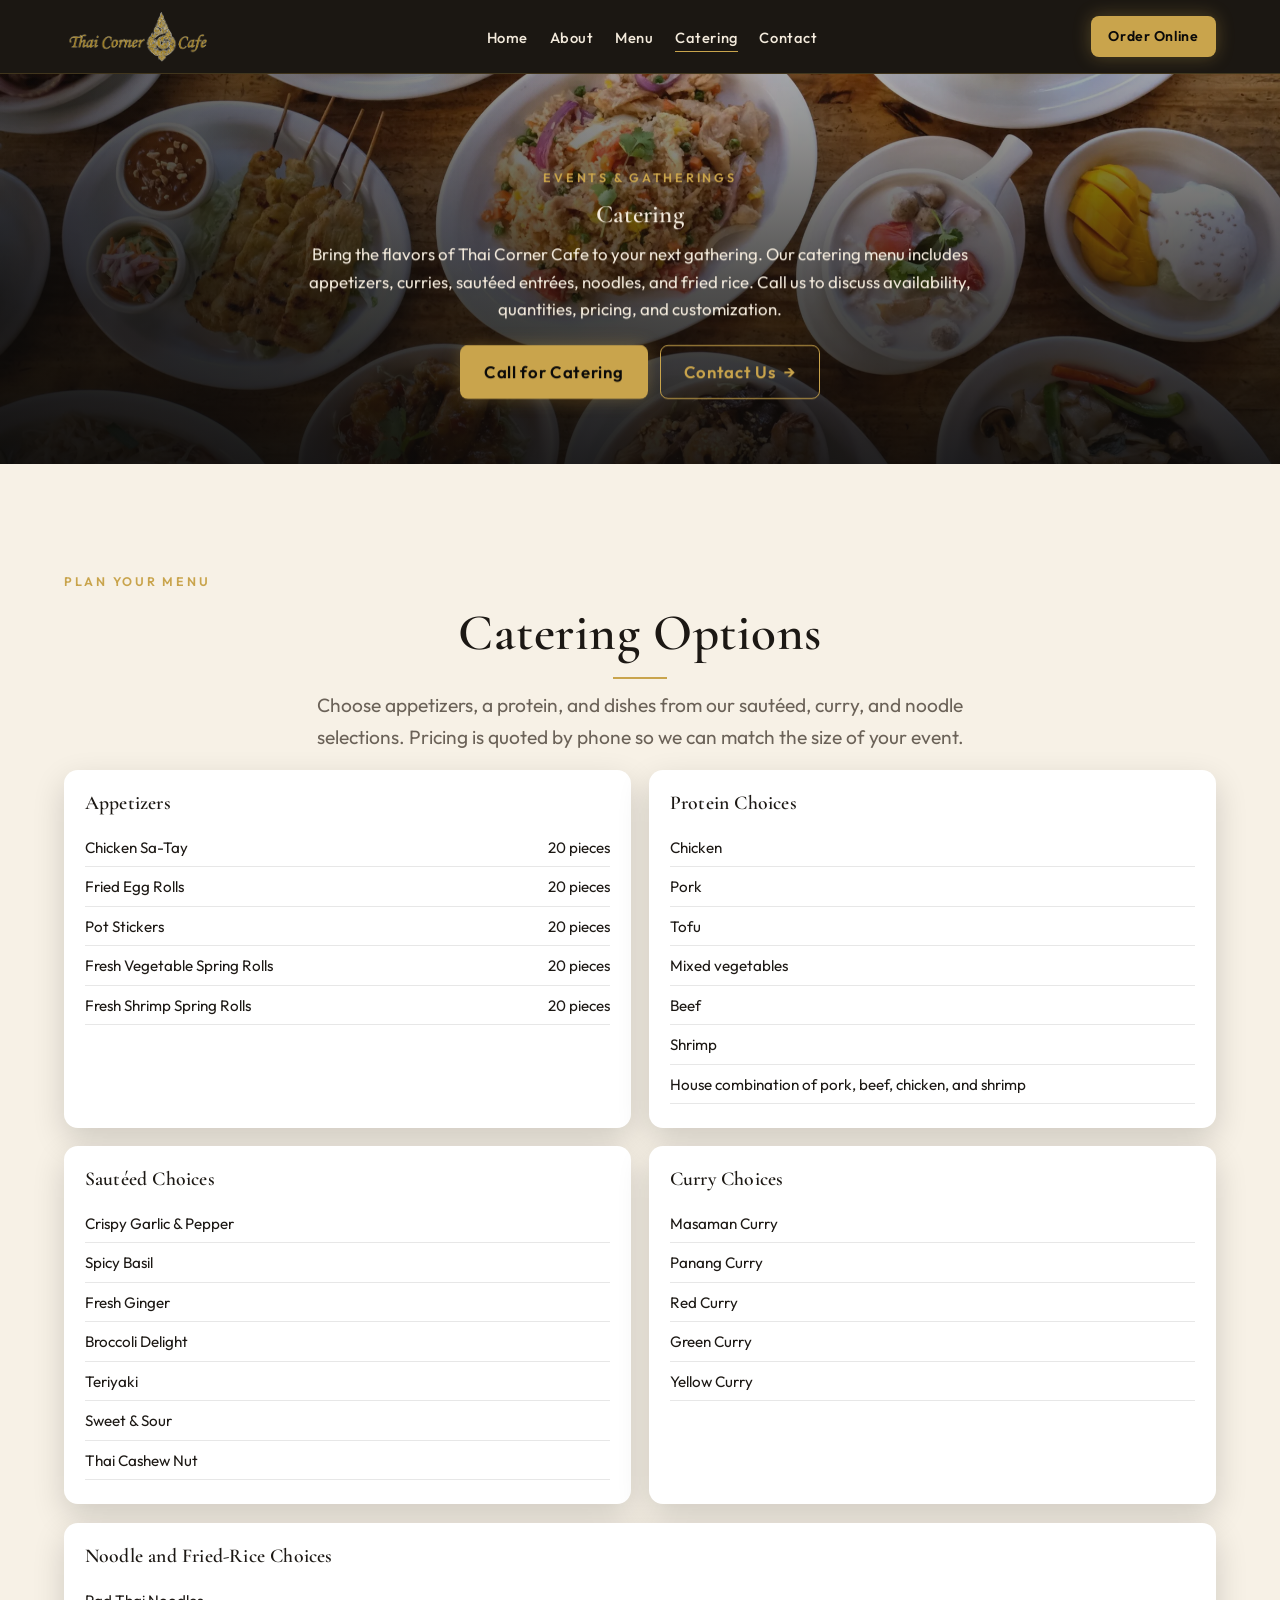
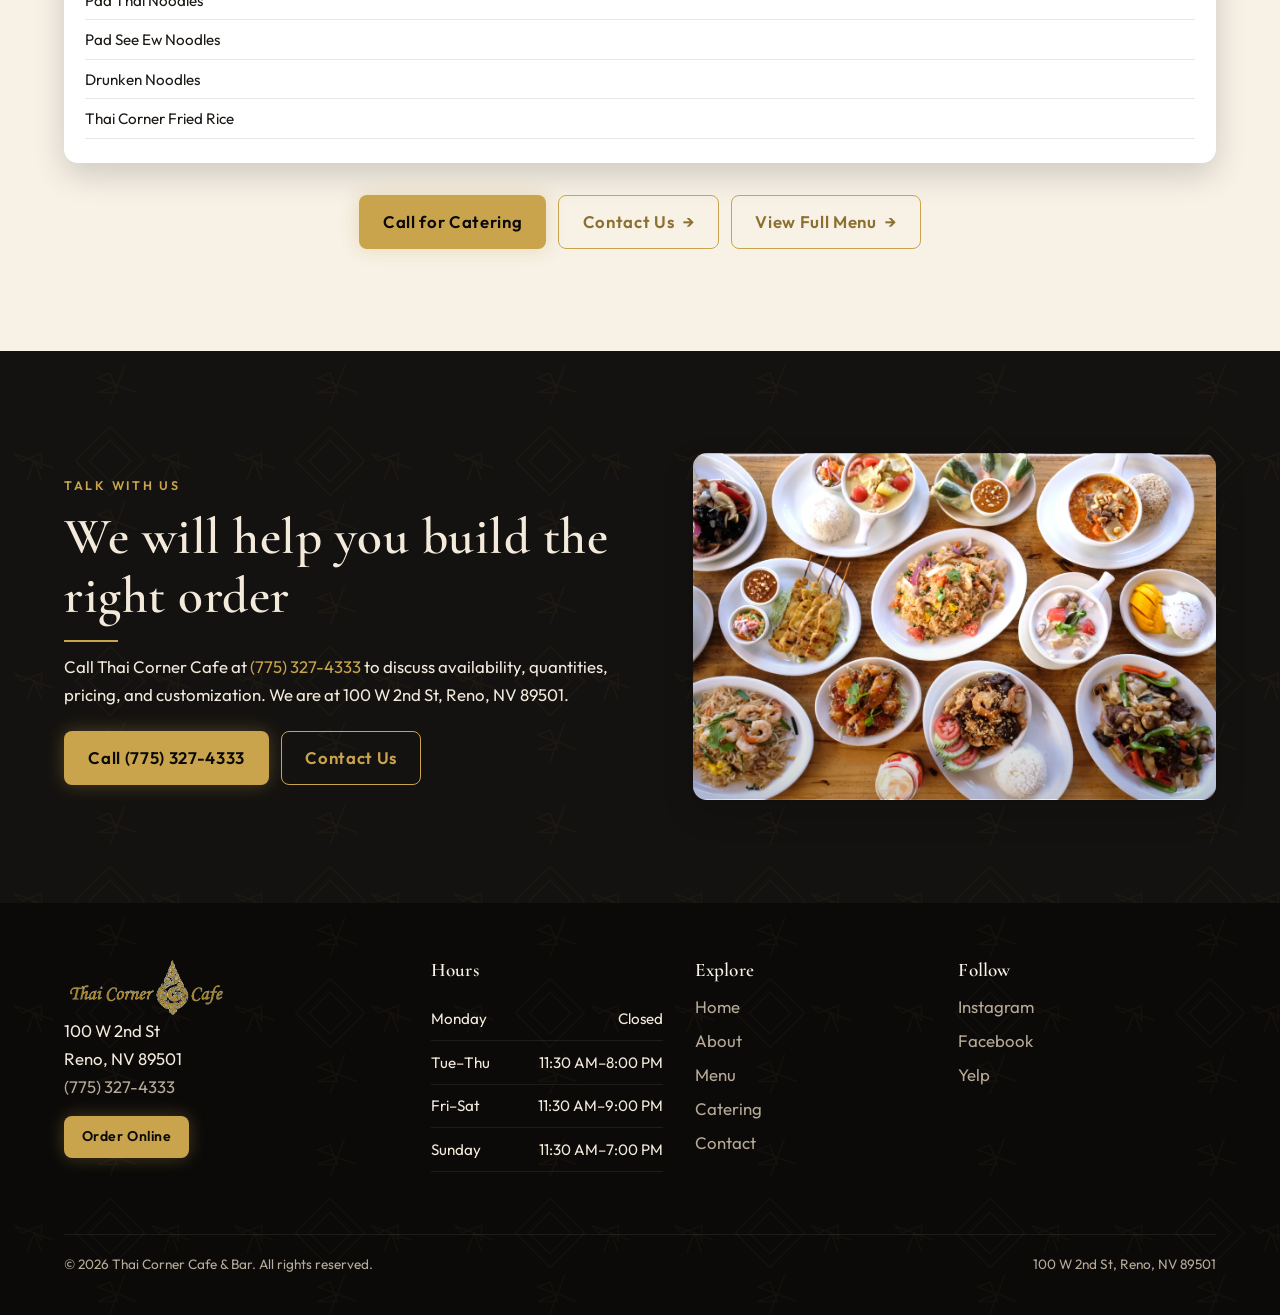
==== commit 43b11169: "Add files via upload" ====
--- a/catering.html
+++ b/catering.html
@@ -77,9 +77,9 @@
           <li><a href="catering.html" aria-current="page">Catering</a></li>
           <li><a href="contact.html">Contact</a></li>
         </ul>
-        <a class="btn btn-primary btn-sm mobile-order" href="https://olo.edgeservpos.com/thaicornercafe/" target="_blank" rel="noopener noreferrer">Order Online</a>
+        <a class="btn btn-primary btn-sm mobile-order" href="https://onlineordering.edgeservpos.com/thaicorner" target="_blank" rel="noopener noreferrer">Order Online</a>
       </nav>
-      <a class="btn btn-primary btn-sm header-cta" href="https://olo.edgeservpos.com/thaicornercafe/" target="_blank" rel="noopener noreferrer">Order Online</a>
+      <a class="btn btn-primary btn-sm header-cta" href="https://onlineordering.edgeservpos.com/thaicorner" target="_blank" rel="noopener noreferrer">Order Online</a>
     </div>
   </header>
   <div class="nav-backdrop"></div>
@@ -168,7 +168,7 @@
         <div class="btn-row center-row spaced">
           <a class="btn btn-primary" href="tel:+17753274333">Call for Catering</a>
           <a class="btn btn-secondary btn-on-light" href="contact.html">Contact Us <span class="arrow" aria-hidden="true">→</span></a>
-          <a class="btn btn-secondary btn-on-light" href="https://webmenu.edgeservpos.com/thaicornercafe/" target="_blank" rel="noopener noreferrer">View Full Menu <span class="arrow" aria-hidden="true">→</span></a>
+          <a class="btn btn-secondary btn-on-light" href="https://onlineordering.edgeservpos.com/thaicorner/webmenu" target="_blank" rel="noopener noreferrer">View Full Menu <span class="arrow" aria-hidden="true">→</span></a>
         </div>
       </div>
     </section>
@@ -202,7 +202,7 @@
           <img src="images/thai-corner-logo.png" alt="Thai Corner Cafe" width="1334" height="464">
         </a>
         <p>100 W 2nd St<br>Reno, NV 89501<br><a href="tel:+17753274333">(775) 327-4333</a></p>
-        <a class="btn btn-primary btn-sm" href="https://olo.edgeservpos.com/thaicornercafe/" target="_blank" rel="noopener noreferrer">Order Online</a>
+        <a class="btn btn-primary btn-sm" href="https://onlineordering.edgeservpos.com/thaicorner" target="_blank" rel="noopener noreferrer">Order Online</a>
       </div>
       <div>
         <h3>Hours</h3>
--- a/styles.css
+++ b/styles.css
@@ -89,6 +89,7 @@
   background: var(--color-ivory);
   min-height: 100vh;
   overflow-wrap: break-word;
+  padding-top: var(--header-h);
 }
 
 img,
@@ -264,8 +265,11 @@
    -------------------------------------------------------------------------- */
 
 .site-header {
-  position: sticky;
+  position: fixed;
   top: 0;
+  left: 0;
+  right: 0;
+  width: 100%;
   z-index: 1000;
   height: var(--header-h);
   background: rgba(11, 10, 9, 0.92);
@@ -1619,4 +1623,286 @@
   .hero-bar-inner {
     gap: 0.7rem;
   }
+}
+
+/* --------------------------------------------------------------------------
+   Large contact visit card
+   -------------------------------------------------------------------------- */
+
+.contact-layout.contact-layout-single {
+  grid-template-columns: 1fr;
+  max-width: 72rem;
+  margin-inline: auto;
+}
+
+.contact-card.contact-card-large {
+  width: 100%;
+  min-height: 28rem;
+  padding: clamp(2rem, 5vw, 4rem);
+  display: grid;
+  grid-template-columns: 0.85fr 1.15fr;
+  align-items: center;
+  gap: clamp(2rem, 6vw, 5rem);
+  background:
+    radial-gradient(
+      circle at 10% 10%,
+      rgba(201, 164, 76, 0.1),
+      transparent 38%
+    ),
+    var(--color-charcoal-soft);
+  border: 1px solid var(--color-border-dark);
+}
+
+.contact-card-intro {
+  min-width: 0;
+}
+
+.contact-card-intro h2 {
+  font-size: clamp(2.2rem, 5vw, 3.8rem);
+  max-width: 11ch;
+  margin-bottom: 1.2rem;
+}
+
+.contact-address {
+  font-size: 1.15rem;
+  line-height: 1.7;
+  margin-bottom: 0.35rem;
+}
+
+.contact-phone {
+  display: inline-block;
+  color: var(--color-gold);
+  font-family: var(--font-serif);
+  font-size: clamp(1.5rem, 3vw, 2rem);
+  font-weight: 600;
+  margin-bottom: 1.4rem;
+}
+
+.contact-phone:hover {
+  color: var(--color-gold-bright);
+}
+
+.contact-description {
+  max-width: 34rem;
+  color: var(--color-text-muted-dark);
+}
+
+.contact-card-details {
+  min-width: 0;
+  padding-left: clamp(0rem, 3vw, 2.5rem);
+  border-left: 1px solid var(--color-border-dark);
+}
+
+.contact-card-details h3 {
+  color: var(--color-ivory);
+  font-size: clamp(1.7rem, 3vw, 2.2rem);
+  margin-bottom: 1rem;
+}
+
+.contact-card-details .hours-list {
+  margin-top: 0;
+}
+
+.contact-card-details .hours-list li {
+  padding: 0.7rem 0;
+}
+
+.contact-card-details .btn-row {
+  margin-top: 1.5rem;
+}
+
+.contact-card-details .social-links {
+  margin-top: 1.5rem;
+}
+
+@media (max-width: 800px) {
+  .contact-card.contact-card-large {
+    grid-template-columns: 1fr;
+    min-height: auto;
+    gap: 2rem;
+  }
+
+  .contact-card-details {
+    padding-left: 0;
+    padding-top: 2rem;
+    border-left: 0;
+    border-top: 1px solid var(--color-border-dark);
+  }
+
+  .contact-card-intro h2 {
+    max-width: none;
+  }
+}
+
+@media (max-width: 480px) {
+  .contact-card.contact-card-large {
+    padding: 1.6rem 1.2rem;
+  }
+
+  .contact-card-details .hours-list li {
+    align-items: flex-start;
+    flex-direction: column;
+    gap: 0.15rem;
+  }
+}
+
+/* --------------------------------------------------------------------------
+   Warm page fade excluding the top header
+   -------------------------------------------------------------------------- */
+
+body {
+  background: #d2b17d;
+  animation: none;
+  opacity: 1;
+}
+
+main,
+.site-footer {
+  animation: warm-page-fade-in 2.4s cubic-bezier(0.22, 1, 0.36, 1) both;
+}
+
+.site-header {
+  animation: none;
+  opacity: 1;
+  filter: none;
+}
+
+@keyframes warm-page-fade-in {
+  0% {
+    opacity: 0.2;
+    filter: sepia(0.22) saturate(0.9);
+  }
+
+  100% {
+    opacity: 1;
+    filter: none;
+  }
+}
+
+@media (prefers-reduced-motion: reduce) {
+  main,
+  .site-footer {
+    animation: none;
+    opacity: 1;
+    filter: none;
+  }
+}
+
+/* --------------------------------------------------------------------------
+   Four-square menu gallery
+   -------------------------------------------------------------------------- */
+
+.menu-square-gallery-section {
+  padding: 4rem 0;
+  background: var(--color-ivory);
+}
+
+.menu-square-gallery {
+  display: grid;
+  grid-template-columns: repeat(4, minmax(0, 1fr));
+  gap: 1rem;
+  width: min(100%, 118rem);
+  margin: 2rem auto 0;
+}
+
+.menu-square {
+  position: relative;
+  width: 100%;
+  aspect-ratio: 1 / 1;
+  margin: 0;
+  overflow: hidden;
+  border-radius: var(--radius-md);
+  background: var(--color-charcoal);
+  box-shadow: var(--shadow-soft);
+}
+
+.menu-square picture {
+  display: block;
+  width: 100%;
+  height: 100%;
+}
+
+.menu-square img {
+  display: block;
+  width: 100%;
+  height: 100%;
+  object-fit: cover;
+  transition:
+    transform 0.7s var(--ease),
+    filter 0.7s ease;
+}
+
+.menu-square::after {
+  content: "";
+  position: absolute;
+  inset: 40% 0 0;
+  z-index: 1;
+  background: linear-gradient(
+    transparent,
+    rgba(11, 10, 9, 0.82)
+  );
+  pointer-events: none;
+}
+
+.menu-square:hover img {
+  transform: scale(1.07);
+  filter: brightness(1.08) contrast(1.04);
+}
+
+.menu-square figcaption {
+  position: absolute;
+  left: 1rem;
+  right: 1rem;
+  bottom: 0.8rem;
+  z-index: 2;
+  color: var(--color-ivory);
+  font-family: var(--font-serif);
+  font-size: 1.25rem;
+  font-weight: 600;
+  line-height: 1.1;
+  text-shadow: 0 2px 8px rgba(0, 0, 0, 0.75);
+  pointer-events: none;
+}
+
+@media (max-width: 700px) {
+  .menu-square-gallery {
+    grid-template-columns: repeat(2, minmax(0, 1fr));
+    gap: 0.75rem;
+    width: min(100%, 32rem);
+  }
+
+  .menu-square figcaption {
+    left: 0.75rem;
+    bottom: 0.65rem;
+    font-size: 1.05rem;
+  }
+}
+
+.site-header {
+  position: fixed;
+  top: 0;
+  left: 0;
+  right: 0;
+  width: 100%;
+  z-index: 1000;
+  height: var(--header-h);
+  background: rgba(11, 10, 9, 0.92);
+  color: var(--color-text-on-dark);
+  backdrop-filter: blur(16px);
+  border-bottom: 1px solid var(--color-border-dark);
+  transform: translate3d(0, 0, 0);
+  transition:
+    transform 0.35s var(--ease),
+    background 0.3s ease;
+  backface-visibility: hidden;
+  will-change: transform;
+}
+
+.site-header.is-hidden {
+  transform: translate3d(0, -100%, 0);
+}
+
+.site-header.nav-open,
+.site-header.is-hidden.nav-open {
+  transform: translate3d(0, 0, 0);
 }
